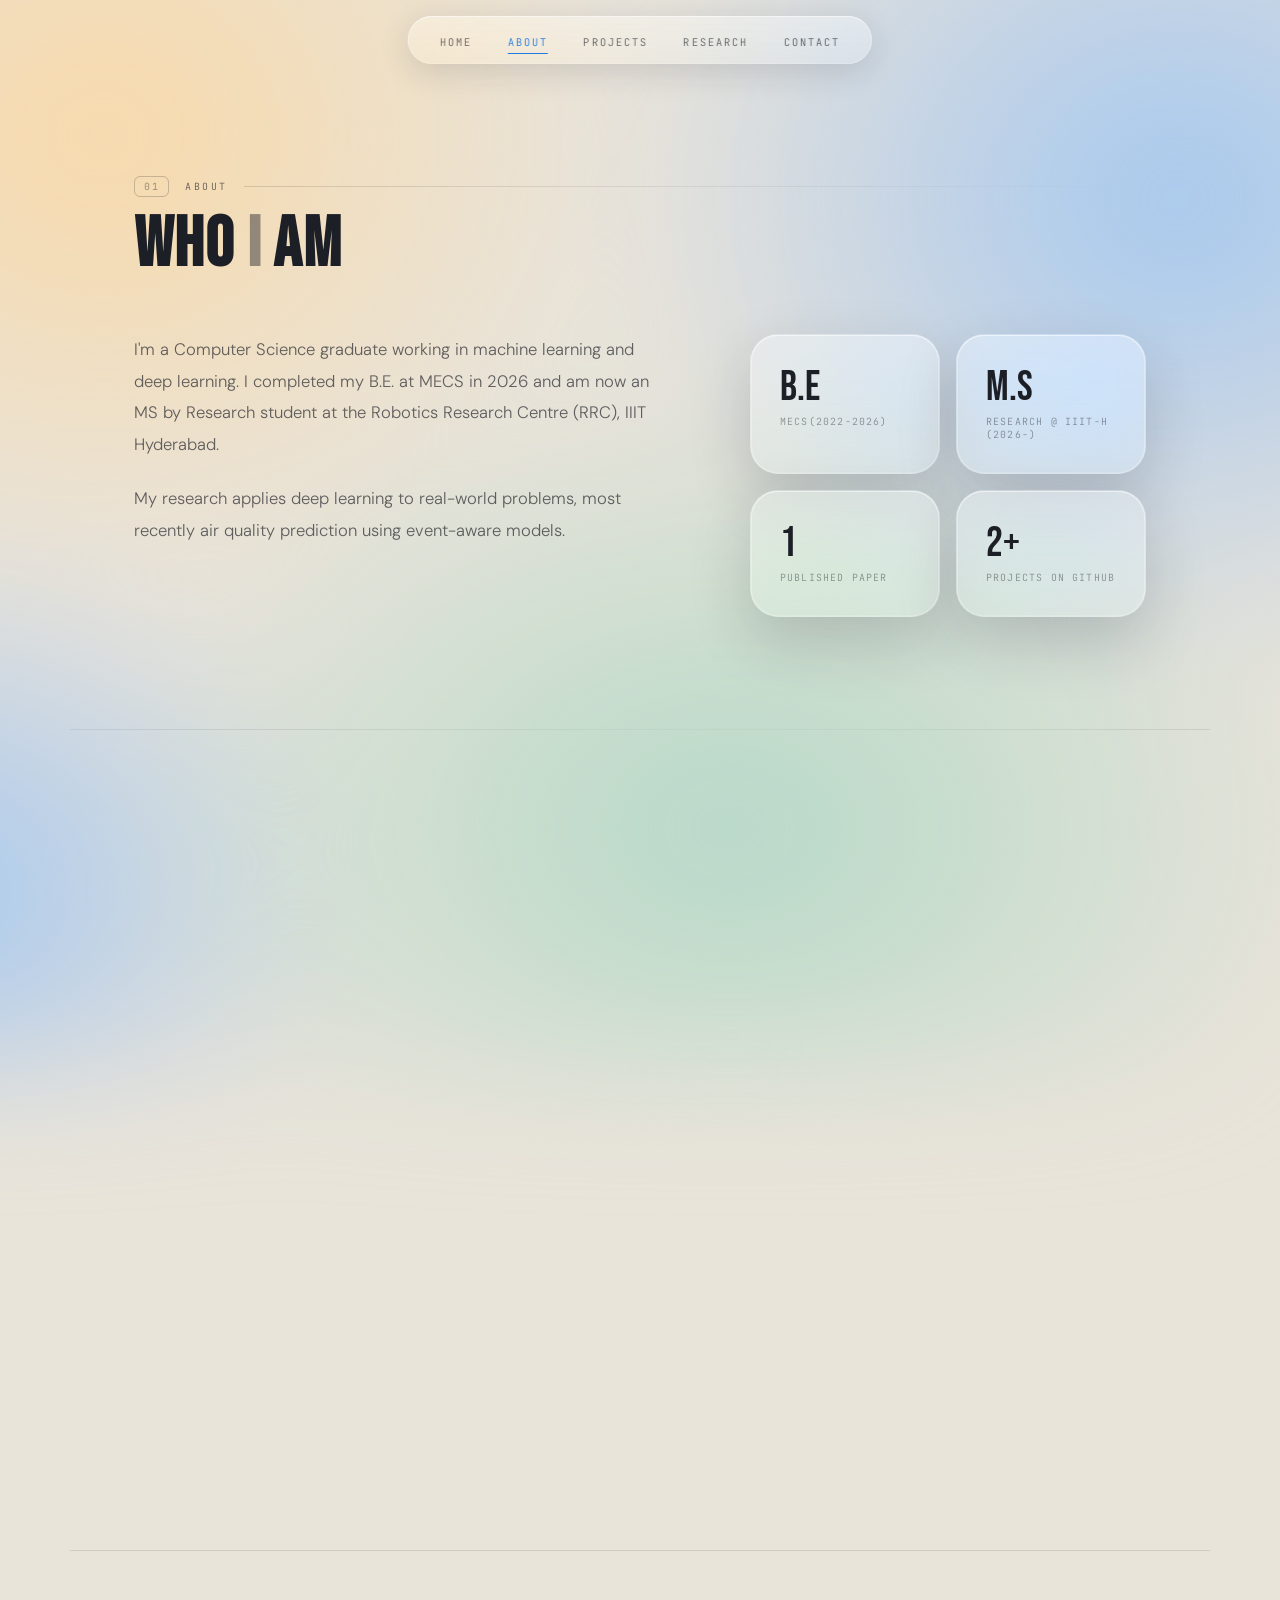
==== about.html @ 14434523 "Add files via upload" ====
<!DOCTYPE html>
<html lang="en">
<head>
<meta charset="UTF-8"/>
<meta name="viewport" content="width=device-width, initial-scale=1.0"/>
<title>About — Mohammed Abdur Rahman Khan</title>
<link rel="icon" href="data:image/svg+xml,<svg xmlns='http://www.w3.org/2000/svg' viewBox='0 0 100 100'><rect width='100' height='100' rx='4' fill='%23e9e4da'/><text y='82' x='50' font-family='Impact,sans-serif' font-size='72' fill='%231f7ae0' text-anchor='middle'>M</text></svg>">
<link rel="preconnect" href="https://fonts.googleapis.com">
<link href="https://fonts.googleapis.com/css2?family=Bebas+Neue&family=DM+Sans:ital,wght@0,300;0,400;0,500;1,300&family=JetBrains+Mono:wght@300;400;600&display=swap" rel="stylesheet">
<link rel="stylesheet" href="style.css">
</head>
<body data-page="about">

<div class="aurora"></div>

<!-- Mobile menu -->
<div id="mobile-menu" class="mobile-menu" aria-hidden="true">
  <a href="index.html" data-page="home">Home</a>
  <a href="about.html" data-page="about">About</a>
  <a href="projects.html" data-page="projects">Projects</a>
  <a href="research.html" data-page="research">Research</a>
  <a href="contact.html" data-page="contact">Contact</a>
</div>

<!-- ═══ NAV ═══ -->
<nav id="nav">
  <ul class="nav-links">
    <li><a href="index.html" data-page="home">Home</a></li>
    <li><a href="about.html" data-page="about">About</a></li>
    <li><a href="projects.html" data-page="projects">Projects</a></li>
    <li><a href="research.html" data-page="research">Research</a></li>
    <li><a href="contact.html" data-page="contact">Contact</a></li>
  </ul>
  <button class="nav-ham" aria-label="Toggle menu" aria-expanded="false">
    <span></span><span></span><span></span>
  </button>
</nav>

<!-- ═══ ABOUT ═══ -->
<section id="about" style="padding-top:4rem;">
  <div class="section-wrap">
    <div class="sec-eyebrow" data-scrub>
      <span class="sec-num">01</span>
      <span class="sec-tag">About</span>
      <span class="sec-rule"></span>
    </div>
    <h2 class="sec-title" data-scrub>WHO <span class="dim">I</span> AM</h2>
    <div class="about-layout">
      <div class="about-text">
        <p data-scrub="soft">
          I'm a Computer Science graduate working in machine learning and deep learning. I completed my B.E. at MECS in 2026 and am now an MS by Research student at the Robotics Research Centre (RRC), IIIT Hyderabad.
        </p>
        <p data-scrub="soft">
          My research applies deep learning to real-world problems, most recently air quality prediction using event-aware models. 
        </p>
      </div>
      <div class="about-stats">
        <div class="stat-card" data-scrub>
          <div class="stat-num">B.E</div>
          <div class="stat-lbl">MECS(2022-2026)</div>
        </div>
        <div class="stat-card" data-scrub>
          <div class="stat-num">M.S</div>
          <div class="stat-lbl">Research @ IIIT-H (2026-)</div>
        </div>
        <div class="stat-card" data-scrub>
          <div class="stat-num">1</div>
          <div class="stat-lbl">Published Paper</div>
        </div>
        <div class="stat-card" data-scrub>
          <div class="stat-num">2+</div>
          <div class="stat-lbl">Projects on GitHub</div>
        </div>
      </div>
    </div>
  </div>
</section>

<hr class="hr">

<!-- ═══ SKILLS ═══ -->
<section id="skills">
  <div class="section-wrap">
    <div class="sec-eyebrow" data-scrub>
      <span class="sec-num">02</span>
      <span class="sec-tag">Skills</span>
      <span class="sec-rule"></span>
    </div>
    <h2 class="sec-title" data-scrub>TOOLS <span class="dim">&amp;</span> TECH</h2>
    <div class="skills-wrapper">
      <div class="skill-group" data-scrub>
        <div class="skill-group-title">Languages</div>
        <div class="skill-list">
          <div class="skill-item">Python</div>
          <div class="skill-item">C / C++</div>
          <div class="skill-item">JavaScript</div>
          <div class="skill-item">SQL</div>
          <div class="skill-item">HTML / CSS</div>
        </div>
      </div>
      <div class="skill-group" data-scrub>
        <div class="skill-group-title">ML / AI</div>
        <div class="skill-list">
          <div class="skill-item">TensorFlow / Keras</div>
          <div class="skill-item">PyTorch</div>
          <div class="skill-item">Scikit-learn</div>
          <div class="skill-item">LSTM &amp; CNN Architectures</div>
          <div class="skill-item">NLP Techniques</div>
          <div class="skill-item">Pandas / NumPy</div>
        </div>
      </div>
      <div class="skill-group" data-scrub>
        <div class="skill-group-title">Tools &amp; Platforms</div>
        <div class="skill-list">
          <div class="skill-item">Git &amp; GitHub</div>
          <div class="skill-item">Jupyter / Colab</div>
          <div class="skill-item">Matplotlib / Seaborn</div>
          <div class="skill-item">Linux</div>
          <div class="skill-item">VS Code</div>
        </div>
      </div>
    </div>
  </div>
</section>

<hr class="hr">

<!-- ═══ EDUCATION ═══ -->
<section id="education">
  <div class="section-wrap">
    <div class="sec-eyebrow" data-scrub>
      <span class="sec-num">03</span>
      <span class="sec-tag">Education</span>
      <span class="sec-rule"></span>
    </div>
    <h2 class="sec-title" data-scrub>ACADEMIC <span class="dim">TRACK</span></h2>
    <div class="edu-cards">
      <div class="edu-card" data-scrub>
        <div class="edu-big">B.E</div>
        <div class="edu-info">
          <h3>Bachelor of Engineering — Computer Science</h3>
          <div class="edu-inst">MECS · Class of 2026</div>
          <p>Studied machine learning, deep learning, algorithms, databases, and operating systems, with research extending beyond the coursework.</p>
        </div>
      </div>
      <div class="edu-card" data-scrub>
        <div class="edu-big">MS</div>
        <div class="edu-info">
          <h3>MS by Research — Computer Science</h3>
          <div class="edu-inst">IIIT Hyderabad · RRC</div>
          <p>Research student at the Robotics Research Centre, focused on machine learning and robotics.</p>
        </div>
      </div>
    </div>
  </div>
</section>

<script src="main.js"></script>
</body>
</html>
---- style.css ----
*, *::before, *::after { box-sizing: border-box; margin: 0; padding: 0; }

:root {
  --bg-base:       #e9e4da;
  --aur-1:         #f3d9b1;
  --aur-2:         #b9d7c9;
  --aur-3:         #a9c6e8;
  --glass:         rgba(255,255,255,0.30);
  --glass-hi:      rgba(255,255,255,0.42);
  --glass-brd:     rgba(255,255,255,0.55);
  --glass-brd-btm: rgba(255,255,255,0.15);
  --text:          #1d1f26;
  --text-dim:      rgba(29,31,38,0.68);
  --text-faint:    rgba(29,31,38,0.45);
  --accent:        #1f7ae0;
  --radius:        28px;
  --radius-sm:     16px;
  --blur:          28px;
  --ease:          cubic-bezier(0.16, 1, 0.3, 1);
  --ff-display:    'Bebas Neue', sans-serif;
  --ff-body:       'DM Sans', sans-serif;
  --ff-mono:       'JetBrains Mono', monospace;
}
@media (max-width: 768px) {
  :root { --blur: 16px; --radius: 22px; }
}

html {
  scroll-behavior: smooth;
  -webkit-text-size-adjust: 100%;
}
body {
  background: var(--bg-base);
  color: var(--text);
  font-family: var(--ff-body);
  font-weight: 300;
  overflow-x: hidden;
}

/* ── AURORA ── */
.aurora {
  position: fixed; inset: -20%; z-index: 0; pointer-events: none;
  background:
    radial-gradient(40% 50% at 20% 25%, var(--aur-1), transparent 70%),
    radial-gradient(45% 55% at 80% 30%, var(--aur-3), transparent 70%),
    radial-gradient(50% 50% at 55% 80%, var(--aur-2), transparent 70%),
    radial-gradient(35% 40% at 10% 85%, var(--aur-3), transparent 70%);
  filter: blur(60px) saturate(120%);
}
@media (min-width: 769px) and (prefers-reduced-motion: no-preference) {
  .aurora { animation: drift 40s ease-in-out infinite alternate; }
}
@keyframes drift {
  from { transform: translate(0,0) scale(1); }
  to   { transform: translate(-2%,2%) scale(1.05); }
}

/* ── NAV — floating glass pill ── */
nav {
  position: fixed; top: 1rem; left: 50%; transform: translateX(-50%); z-index: 500;
  display: flex; align-items: center; gap: 2.5rem;
  padding: .85rem 2rem;
  border-radius: var(--radius);
  background: linear-gradient(to bottom, rgba(255,255,255,0.38), rgba(255,255,255,0.22));
  backdrop-filter: blur(var(--blur)) saturate(180%);
  -webkit-backdrop-filter: blur(var(--blur)) saturate(180%);
  box-shadow:
    inset 0 1px 0 var(--glass-brd),
    inset 0 -1px 0 var(--glass-brd-btm),
    inset 1px 0 0 rgba(255,255,255,0.3),
    inset -1px 0 0 rgba(255,255,255,0.3),
    0 8px 32px rgba(30,30,40,0.14);
}
.nav-links { display: flex; gap: 2.2rem; list-style: none; }
.nav-links a {
  font-family: var(--ff-mono); font-size: .66rem; color: var(--text-dim);
  text-decoration: none; letter-spacing: .2em; text-transform: uppercase;
  transition: color .2s; position: relative;
}
.nav-links a::after {
  content: ''; position: absolute; bottom: -5px; left: 0; right: 0; height: 1px;
  background: var(--accent); transform: scaleX(0); transform-origin: right;
  transition: transform .3s;
}
.nav-links a[aria-current="page"] { color: var(--accent); }
.nav-links a[aria-current="page"]::after { transform: scaleX(1); transform-origin: left; }

/* Hamburger */
.nav-ham {
  display: none;
  flex-direction: column; justify-content: center; align-items: center;
  background: none; border: none; padding: .5rem; gap: 5px;
  cursor: pointer; z-index: 600; min-width: 44px; min-height: 44px;
}
.nav-ham span {
  display: block; width: 24px; height: 1.5px; background: var(--text);
  transition: transform .3s var(--ease), opacity .3s;
}
.nav-ham.open span:nth-child(1) { transform: translateY(6.5px) rotate(45deg); }
.nav-ham.open span:nth-child(2) { opacity: 0; }
.nav-ham.open span:nth-child(3) { transform: translateY(-6.5px) rotate(-45deg); }

/* Mobile menu */
.mobile-menu {
  position: fixed; inset: 0; z-index: 450;
  background: rgba(255,255,255,0.78);
  backdrop-filter: blur(32px) saturate(200%);
  -webkit-backdrop-filter: blur(32px) saturate(200%);
  display: flex; flex-direction: column; align-items: center; justify-content: center;
  gap: 2rem; opacity: 0; pointer-events: none;
  transition: opacity .3s var(--ease);
}
.mobile-menu.open { opacity: 1; pointer-events: all; }
.mobile-menu a {
  font-family: var(--ff-display); font-size: 3rem;
  color: var(--text); text-decoration: none;
  letter-spacing: .06em; transition: color .2s;
  min-height: 44px; display: flex; align-items: center;
}
.mobile-menu a[aria-current="page"] { color: var(--accent); }
.mobile-menu a:active { color: var(--accent); }

/* ── BUTTONS ── */
.btn {
  display: inline-flex; align-items: center; gap: .6rem;
  padding: .9rem 2.2rem; font-family: var(--ff-mono);
  font-size: .75rem; letter-spacing: .1em; text-transform: uppercase;
  text-decoration: none; border: none; min-height: 44px;
  border-radius: var(--radius-sm);
  transition: transform .25s, box-shadow .25s, background .25s, color .25s;
}
.btn-primary {
  background: rgba(255,255,255,0.90); color: #1c1c2a; font-weight: 600;
  box-shadow: 0 4px 20px rgba(0,0,0,0.12), inset 0 1px 0 rgba(255,255,255,0.95);
}
.btn-ghost {
  background: rgba(255,255,255,0.32); color: var(--text);
  border: 1px solid rgba(29,31,38,0.22);
  backdrop-filter: blur(10px); -webkit-backdrop-filter: blur(10px);
}
.pill {
  display: inline-flex; align-items: center; gap: .5rem;
  padding: .7rem 1.5rem; font-family: var(--ff-mono);
  font-size: .72rem; letter-spacing: .08em; text-transform: uppercase;
  text-decoration: none; color: var(--text); min-height: 44px;
  border-radius: 999px;
  background: linear-gradient(to bottom, rgba(255,255,255,0.4), rgba(255,255,255,0.22));
  backdrop-filter: blur(var(--blur)) saturate(180%);
  -webkit-backdrop-filter: blur(var(--blur)) saturate(180%);
  box-shadow:
    inset 0 1px 0 var(--glass-brd),
    inset 0 -1px 0 var(--glass-brd-btm),
    0 12px 32px rgba(30,30,40,0.16);
  transition: transform .25s, box-shadow .25s;
}

/* ── SECTION ── */
.section-wrap {
  max-width: 1140px; margin: 0 auto;
  padding: 7rem 4rem; position: relative; z-index: 1;
}
.hr { border: none; border-top: 1px solid rgba(29,31,38,0.12); max-width: 1140px; margin: 0 auto; }

.sec-eyebrow { display: flex; align-items: center; gap: 1rem; margin-bottom: 1rem; }
.sec-num {
  font-family: var(--ff-mono); font-size: .62rem; color: var(--text-faint);
  letter-spacing: .18em; border: 1px solid rgba(29,31,38,0.22);
  padding: .2rem .55rem; border-radius: 6px;
}
.sec-tag {
  font-family: var(--ff-mono); font-size: .62rem; color: var(--text-dim);
  letter-spacing: .25em; text-transform: uppercase;
}
.sec-rule { flex: 1; height: 1px; background: linear-gradient(to right, rgba(29,31,38,0.15), transparent); }

h2.sec-title {
  font-family: var(--ff-display);
  font-size: clamp(3rem, 5.5vw, 5.5rem);
  line-height: .92; letter-spacing: .02em; margin-bottom: 3.5rem;
  color: var(--text);
}
h2.sec-title .dim { color: var(--text-faint); }
h2.sec-title .hi  { color: var(--accent); }

/* ── GLASS RECIPE (shared) ── */
.glass,
.stat-card,
.edu-card,
.skill-group,
.research-card,
.contact-link {
  background: linear-gradient(to bottom, rgba(255,255,255,0.38), rgba(255,255,255,0.22));
  backdrop-filter: blur(var(--blur)) saturate(180%);
  -webkit-backdrop-filter: blur(var(--blur)) saturate(180%);
  border: 1px solid transparent;
  border-radius: var(--radius);
  box-shadow:
    inset 0 1px 0 var(--glass-brd),
    inset 0 -1px 0 var(--glass-brd-btm),
    inset 1px 0 0 rgba(255,255,255,0.3),
    inset -1px 0 0 rgba(255,255,255,0.3),
    0 24px 60px rgba(30,30,40,0.18);
}

/* ── SCROLL SCRUB ENGINE ── */
[data-scrub] {
  opacity: 0;
  will-change: transform, opacity;
}
@media (prefers-reduced-motion: reduce) {
  [data-scrub] { opacity: 1 !important; transform: none !important; }
}

/* ── ABOUT ── */
.about-layout { display: grid; grid-template-columns: 1.15fr .85fr; gap: 5rem; align-items: start; }
.about-text p { color: var(--text-dim); line-height: 1.9; font-size: 1.04rem; margin-bottom: 1.4rem; }

.about-stats { display: grid; grid-template-columns: 1fr 1fr; gap: 1rem; }
.stat-card { padding: 2rem 1.8rem; transition: background .3s, box-shadow .3s; }
.stat-num { font-family: var(--ff-display); font-size: 2.6rem; color: var(--text); line-height: 1; margin-bottom: .4rem; }
.stat-lbl { font-family: var(--ff-mono); font-size: .62rem; color: var(--text-faint); letter-spacing: .12em; text-transform: uppercase; }

/* ── EDUCATION ── */
.edu-cards { display: flex; flex-direction: column; gap: 1.5rem; }
.edu-card {
  padding: 2.8rem 3.2rem;
  display: grid; grid-template-columns: auto 1fr; gap: 3.5rem; align-items: center;
  position: relative; overflow: hidden;
  transition: background .3s, box-shadow .3s;
}
.edu-card::before {
  content: ''; position: absolute; top: 0; left: 0; bottom: 0; width: 3px;
  background: linear-gradient(to bottom, var(--accent), rgba(31,122,224,0.08));
  transform: scaleY(0); transform-origin: top; transition: transform .5s;
}
.edu-big {
  font-family: var(--ff-display); font-size: 6rem; line-height: 1; white-space: nowrap;
  color: transparent;
  -webkit-text-stroke: 1.5px rgba(29,31,38,0.32);
}
.edu-info h3 { font-family: var(--ff-display); font-size: 2.2rem; letter-spacing: .02em; margin-bottom: .5rem; color: var(--text); }
.edu-inst { font-family: var(--ff-mono); font-size: .72rem; color: var(--text-faint); letter-spacing: .15em; text-transform: uppercase; margin-bottom: 1rem; }
.edu-info p { color: var(--text-dim); font-size: .95rem; line-height: 1.72; }

/* ── SKILLS ── */
.skills-wrapper { display: grid; grid-template-columns: repeat(3,1fr); gap: 1.5rem; }
.skill-group {
  padding: 2rem 1.8rem; position: relative; overflow: hidden;
  transition: background .3s, box-shadow .3s;
}
.skill-group::before {
  content: ''; position: absolute; bottom: 0; left: 0; right: 0; height: 2px;
  background: linear-gradient(90deg, var(--accent), rgba(31,122,224,0.15));
  border-radius: 0 0 var(--radius) var(--radius);
  transform: scaleX(0); transform-origin: left; transition: transform .4s;
}
.skill-group-title {
  font-family: var(--ff-mono); font-size: .68rem; color: var(--text);
  letter-spacing: .18em; text-transform: uppercase; margin-bottom: 1.4rem;
  padding-bottom: .9rem; border-bottom: 1px solid rgba(29,31,38,0.12);
}
.skill-list { display: flex; flex-direction: column; gap: .7rem; }
.skill-item {
  display: flex; align-items: center; gap: .8rem;
  font-size: .9rem; color: var(--text-dim);
  transition: color .2s, transform .2s; min-height: 44px;
}
.skill-item::before { content: '▸'; color: var(--accent); font-size: .6rem; flex-shrink: 0; }

/* ── PROJECTS (used inside spiral cards) ── */
.proj-num { font-family: var(--ff-mono); font-size: .65rem; color: var(--text-faint); letter-spacing: .18em; margin-bottom: 1.2rem; }
.card3d h3 { font-family: var(--ff-display); font-size: 1.8rem; letter-spacing: .02em; margin-bottom: 1.4rem; line-height: 1.05; color: var(--text); }
.proj-tags { display: flex; flex-wrap: wrap; gap: .5rem; }
.tag {
  font-family: var(--ff-mono); font-size: .64rem; padding: .28rem .8rem;
  background: rgba(29,31,38,0.06); color: var(--text-dim); letter-spacing: .06em;
  border-radius: 999px; transition: background .2s;
}
.card-arrow {
  position: absolute; top: 1.8rem; right: 1.8rem;
  width: 34px; height: 34px; border-radius: 50%;
  border: 1px solid rgba(29,31,38,0.22);
  display: flex; align-items: center; justify-content: center;
  font-size: .9rem; color: var(--text-faint); transition: all .25s;
}

/* ── RESEARCH ── */
.research-card {
  padding: 3rem 3.2rem; position: relative; overflow: hidden;
  text-decoration: none; color: inherit; display: block;
  transition: background .3s, box-shadow .3s;
}
.research-card::before {
  content: ''; position: absolute; top: 0; left: 0; right: 0; height: 2px;
  background: linear-gradient(90deg, var(--accent), transparent);
  border-radius: var(--radius) var(--radius) 0 0;
  transform: scaleX(0); transform-origin: left; transition: transform .5s;
}
.research-card::after {
  content: '"'; position: absolute; bottom: -2.5rem; right: 2rem;
  font-family: var(--ff-display); font-size: 18rem; color: rgba(29,31,38,0.05);
  line-height: 1; pointer-events: none;
}
.research-badge {
  display: inline-flex; align-items: center; gap: .5rem;
  font-family: var(--ff-mono); font-size: .68rem; color: var(--accent);
  letter-spacing: .12em; text-transform: uppercase;
  background: rgba(31,122,224,0.10); padding: .3rem .9rem;
  border-radius: 999px; margin-bottom: 1.4rem;
}
.research-card h3 { font-family: var(--ff-display); font-size: 2rem; letter-spacing: .02em; line-height: 1.15; margin-bottom: 1.2rem; color: var(--text); }
.research-card p  { color: var(--text-dim); line-height: 1.78; font-size: .95rem; margin-bottom: 1.8rem; max-width: 720px; }
.research-meta { display: flex; gap: 2.5rem; flex-wrap: wrap; }
.research-meta span { font-family: var(--ff-mono); font-size: .72rem; color: var(--text-faint); letter-spacing: .08em; }
.research-meta strong { color: var(--text); font-weight: 500; }
.res-arrow {
  position: absolute; top: 2rem; right: 2rem;
  width: 36px; height: 36px; border-radius: 50%;
  border: 1px solid rgba(29,31,38,0.22);
  display: flex; align-items: center; justify-content: center;
  font-size: 1rem; color: var(--text-faint); transition: all .25s;
}

/* ── CONTACT ── */
.contact-intro { color: var(--text-dim); line-height: 1.75; font-size: 1.05rem; margin-bottom: 3rem; max-width: 560px; }
.contact-links { display: flex; flex-direction: column; gap: 1rem; max-width: 640px; }
.contact-link {
  display: flex; align-items: center; gap: 1.2rem;
  padding: 1.2rem 1.6rem;
  text-decoration: none; color: var(--text); min-height: 44px;
  border-radius: var(--radius-sm);
  transition: background .3s, box-shadow .3s, color .25s;
}
.contact-link-icon {
  width: 38px; height: 38px; background: rgba(29,31,38,0.08);
  border-radius: 10px;
  display: flex; align-items: center; justify-content: center;
  font-size: 1rem; flex-shrink: 0; transition: background .25s;
}
.contact-link-label { font-family: var(--ff-mono); font-size: .62rem; color: var(--text-faint); letter-spacing: .12em; text-transform: uppercase; margin-bottom: .2rem; }
.contact-link-value { font-size: .95rem; color: var(--text); }

/* ── COPYRIGHT (contact page only) ── */
.copyright {
  margin-top: 3rem; text-align: center;
  font-family: var(--ff-mono); font-size: .64rem; color: var(--text-faint); letter-spacing: .08em;
}

/* FOCUS RINGS */
:focus-visible { outline: 2px solid var(--accent); outline-offset: 3px; }

/* ── HOVER — desktop pointer only ── */
@media (hover: hover) and (pointer: fine) {
  .nav-links a:hover { color: var(--accent); }
  .nav-links a:hover::after { transform: scaleX(1); transform-origin: left; }

  .btn-primary:hover { transform: translateY(-2px); box-shadow: 0 8px 28px rgba(0,0,0,0.16), inset 0 1px 0 rgba(255,255,255,0.95); }
  .btn-ghost:hover   { background: rgba(255,255,255,0.50); transform: translateY(-2px); }
  .pill:hover { transform: translateY(-2px); }

  .stat-card:hover,
  .edu-card:hover,
  .skill-group:hover,
  .research-card:hover,
  .contact-link:hover {
    background: linear-gradient(to bottom, rgba(255,255,255,0.52), rgba(255,255,255,0.34));
    box-shadow:
      inset 0 1px 0 var(--glass-brd),
      inset 0 -1px 0 var(--glass-brd-btm),
      inset 1px 0 0 rgba(255,255,255,0.35),
      inset -1px 0 0 rgba(255,255,255,0.35),
      0 32px 80px rgba(30,30,40,0.22);
  }

  .edu-card:hover::before    { transform: scaleY(1); }
  .card3d:hover .card-arrow { background: var(--accent); color: #fff; border-color: var(--accent); }
  .skill-group:hover::before { transform: scaleX(1); }
  .skill-item:hover { color: var(--text); transform: translateX(4px); }
  .research-card:hover::before { transform: scaleX(1); }
  .research-card:hover .res-arrow { background: var(--accent); color: #fff; border-color: var(--accent); }

  .tag:hover { background: rgba(29,31,38,0.12); }
  .contact-link:hover .contact-link-icon { background: rgba(29,31,38,0.14); }
}

/* Touch active states */
.edu-card:active, .skill-group:active,
.research-card:active { transform: scale(.985); }
.contact-link:active { transform: scale(.985); }
.btn:active, .pill:active { transform: scale(.985); }
/* JS owns .card3d's transform every frame — flash feedback via opacity, not transform */
.card3d:active { opacity: .85 !important; }

/* Mobile: no backdrop-filter on nested cards */
@media (max-width: 768px) {
  .stat-card, .edu-card, .skill-group,
  .research-card, .contact-link {
    backdrop-filter: none;
    -webkit-backdrop-filter: none;
    background: linear-gradient(to bottom, rgba(255,255,255,0.42), rgba(255,255,255,0.26));
  }
}

/* ── LANDING (split layout) ── */
.landing {
  min-height: 100svh; display: grid;
  grid-template-columns: 1.15fr .85fr;
  gap: 4rem; align-items: center;
  max-width: 1200px; margin: 0 auto; padding: 5.5rem 3rem 2.5rem;
  position: relative; z-index: 1;
}
.landing-left { position: relative; overflow: hidden; text-align: left; }
.landing-bg-mark {
  position: absolute; bottom: -4rem; right: -2rem;
  font-family: var(--ff-display); font-size: clamp(8rem, 22vw, 20rem);
  color: transparent;
  -webkit-text-stroke: 1px rgba(29,31,38,0.14);
  user-select: none; pointer-events: none; line-height: 1;
}
.landing-content { max-width: 900px; position: relative; z-index: 2; text-align: left; }

/* ── RECENT UPDATES panel ── */
.landing-right {
  padding: 2.4rem 2.2rem; position: relative; z-index: 2;
  opacity: 0; animation: hUp .8s .6s var(--ease) forwards;
}
.updates-label {
  font-family: var(--ff-mono); font-size: .64rem; color: var(--text-faint);
  letter-spacing: .22em; text-transform: uppercase; margin-bottom: 1.6rem;
}
.updates-list { list-style: none; display: flex; flex-direction: column; }
.update-item {
  padding: 1.3rem 0;
  opacity: 0; animation: hUp .7s var(--ease) forwards;
}
.update-item:first-child { padding-top: 0; }
.update-item:last-child { padding-bottom: 0; }
.update-item + .update-item { border-top: 1px solid rgba(29,31,38,0.08); }
.update-item:nth-child(1) { animation-delay: .72s; }
.update-item:nth-child(2) { animation-delay: .84s; }
.update-item:nth-child(3) { animation-delay: .96s; }
.update-chip {
  display: inline-block;
  font-family: var(--ff-mono); font-size: .6rem; color: var(--text-dim);
  letter-spacing: .12em; text-transform: uppercase;
  background: rgba(29,31,38,0.06); padding: .22rem .65rem;
  border-radius: 999px; margin-bottom: .6rem;
}
.update-item h3 {
  font-family: var(--ff-display); font-size: 1.15rem; letter-spacing: .01em;
  line-height: 1.15; margin-bottom: .35rem; color: var(--text); font-weight: normal;
}
.update-item p { color: var(--text-dim); font-size: .88rem; line-height: 1.6; }
@media (prefers-reduced-motion: reduce) {
  .landing-right, .update-item { opacity: 1; animation: none; }
}

.landing-eyebrow {
  font-family: var(--ff-mono); font-size: .7rem; color: var(--text-dim);
  letter-spacing: .28em; text-transform: uppercase; margin-bottom: 1.1rem;
  display: flex; align-items: center; gap: 1rem;
  opacity: 0; animation: hUp .7s .2s var(--ease) forwards;
}
.eyebrow-dash { width: 36px; height: 1px; background: rgba(29,31,38,0.3); }
.eyebrow-dot  { width: 5px; height: 5px; border-radius: 50%; background: var(--accent); animation: dotPulse 2s infinite; }
@keyframes dotPulse {
  0%,100% { box-shadow: 0 0 0 0 rgba(31,122,224,.55); }
  50%      { box-shadow: 0 0 0 7px rgba(31,122,224,0); }
}
@keyframes hUp {
  from { opacity:0; transform:translateY(32px); }
  to   { opacity:1; transform:none; }
}

h1.landing-name {
  font-family: var(--ff-display);
  font-size: clamp(2.8rem, 6.4vw, 5.8rem);
  line-height: .92; letter-spacing: .015em; margin-bottom: 1.3rem;
  color: var(--text);
}
.landing-name .line { display: block; overflow: hidden; }
.landing-name .line > span {
  display: block; transform: translateY(110%);
  transition: transform 1s var(--ease);
}
.landing-name.show .line:nth-child(1) > span { transition-delay: .10s; transform: none; }
.landing-name.show .line:nth-child(2) > span { transition-delay: .22s; transform: none; }
.landing-name.show .line:nth-child(3) > span { transition-delay: .34s; transform: none; }
.landing-name .grey { color: var(--text-faint); }

.landing-summary {
  font-size: 1.05rem; line-height: 1.7; color: var(--text-dim);
  max-width: 520px; margin-bottom: 1.5rem; font-weight: 300;
  opacity: 0; animation: hUp .8s .62s var(--ease) forwards;
}
.landing-pills {
  display: flex; gap: 1rem; flex-wrap: wrap; margin-bottom: 1.4rem;
  opacity: 0; animation: hUp .8s .78s var(--ease) forwards;
}
.landing-next {
  opacity: 0; animation: hUp .8s .94s var(--ease) forwards;
}
@media (prefers-reduced-motion: reduce) {
  .landing-eyebrow, .landing-summary, .landing-pills, .landing-next { opacity: 1; animation: none; }
  .landing-name .line > span { transform: none; transition: none; }
}
@media (max-width: 900px) {
  .landing {
    grid-template-columns: 1fr; gap: 2.5rem;
    padding: 7rem 1.5rem 3rem; min-height: 0;
  }
}

/* ── SPIRAL SECTION — infinite looping ring (projects.html) ── */
.spiral-section {
  position: relative; z-index: 1;
  height: 100svh;
  --depth: 400px; --setback: 120px;
}
@media (max-width: 768px) {
  .spiral-section { --depth: 290px; --setback: 90px; }
}
.spiral-stage {
  position: relative; height: 100svh;
  display: flex; align-items: center; justify-content: center;
  padding-bottom: 15vh;
  perspective: 1200px;
}
.helix {
  position: relative; transform-style: preserve-3d;
  width: min(440px, 72vw); height: min(340px, 58vh);
}
.card3d {
  position: absolute; inset: 0;
  transform-style: preserve-3d;
  padding: 1.8rem;
  background: linear-gradient(to bottom, rgba(255,255,255,0.94), rgba(255,255,255,0.86));
  border-radius: var(--radius);
  box-shadow:
    inset 0 1px 0 var(--glass-brd),
    inset 0 -1px 0 var(--glass-brd-btm),
    inset 1px 0 0 rgba(255,255,255,0.35),
    inset -1px 0 0 rgba(255,255,255,0.35),
    0 24px 60px rgba(30,30,40,0.22);
  overflow: hidden;
  transition: opacity .2s linear;
  -webkit-font-smoothing: antialiased;
}
.card3d .card-arrow { top: auto; bottom: 1.8rem; right: 1.8rem; }

.summary-dock {
  position: absolute; left: 50%; bottom: 5vh;
  transform: translateX(-50%);
  width: min(600px, 88vw);
  min-height: 4.5rem;
  pointer-events: none; text-align: center;
}
.summary {
  position: absolute; inset: 0; margin: 0;
  font-size: 1.405rem; line-height: 1.6; color: var(--text-dim);
  opacity: 0; transform: translateY(26px);
  transition: opacity .45s var(--ease), transform .45s var(--ease);
}
.summary.active {
  opacity: 1; transform: none;
  transition-delay: .12s;
}
@media (max-width: 768px) {
  .summary-dock { bottom: 3vh; width: 92vw; }
  .summary { font-size: .92rem; }
}
@media (prefers-reduced-motion: reduce) {
  .summary { transition: none; transform: none; }
}

.spiral-heading {
  position: fixed; top: 1.2rem; left: 1.5rem; z-index: 400;
  font-family: var(--ff-mono); font-size: .68rem; color: var(--text-dim);
  letter-spacing: .18em; text-transform: uppercase;
}

/* prev/next — also the reduced-motion fallback for rotating the ring */
.spiral-nav-btn {
  position: fixed; top: 50%; transform: translateY(-50%);
  width: 48px; height: 48px; border-radius: 50%;
  display: flex; align-items: center; justify-content: center;
  font-size: 1.3rem; color: var(--text-dim); cursor: pointer;
  background: linear-gradient(to bottom, rgba(255,255,255,0.4), rgba(255,255,255,0.22));
  backdrop-filter: blur(var(--blur)) saturate(180%);
  -webkit-backdrop-filter: blur(var(--blur)) saturate(180%);
  border: 1px solid rgba(29,31,38,0.18);
  box-shadow:
    inset 0 1px 0 var(--glass-brd),
    inset 0 -1px 0 var(--glass-brd-btm),
    0 12px 32px rgba(30,30,40,0.16);
  z-index: 410;
  transition: background .25s, box-shadow .25s;
}
.spiral-nav-btn.prev { left: 2rem; }
.spiral-nav-btn.next { right: 2rem; }
.spiral-nav-btn:active { transform: translateY(-50%) scale(.92); }
@media (hover: hover) and (pointer: fine) {
  .spiral-nav-btn:hover { background: rgba(255,255,255,0.55); }
}
@media (max-width: 768px) {
  .spiral-nav-btn { width: 44px; height: 44px; font-size: 1.1rem; }
  .spiral-nav-btn.prev { left: .8rem; }
  .spiral-nav-btn.next { right: .8rem; }
}

.spiral-footer-hint {
  position: fixed; bottom: 1.6rem; left: 50%; transform: translateX(-50%);
  display: flex; align-items: center; gap: 1rem;
  font-family: var(--ff-mono); font-size: .62rem; color: var(--text-faint);
  letter-spacing: .12em; text-transform: uppercase;
  z-index: 400; pointer-events: none; white-space: nowrap;
}
.spiral-counter { color: var(--text-dim); }

/* ── RESPONSIVE ── */
@media (max-width: 900px) {
  nav { top: .75rem; left: 1rem; right: 1rem; transform: none; padding: .8rem 1.4rem; justify-content: space-between; }
  .nav-links { display: none; }
  .nav-ham { display: flex; }
  .section-wrap { padding: 5rem 2rem; }
  .about-layout, .skills-wrapper {
    grid-template-columns: 1fr; gap: 2.5rem;
  }
  .edu-card { grid-template-columns: 1fr; gap: 1.5rem; padding: 2rem; }
  .edu-big { font-size: 3.5rem; }
}
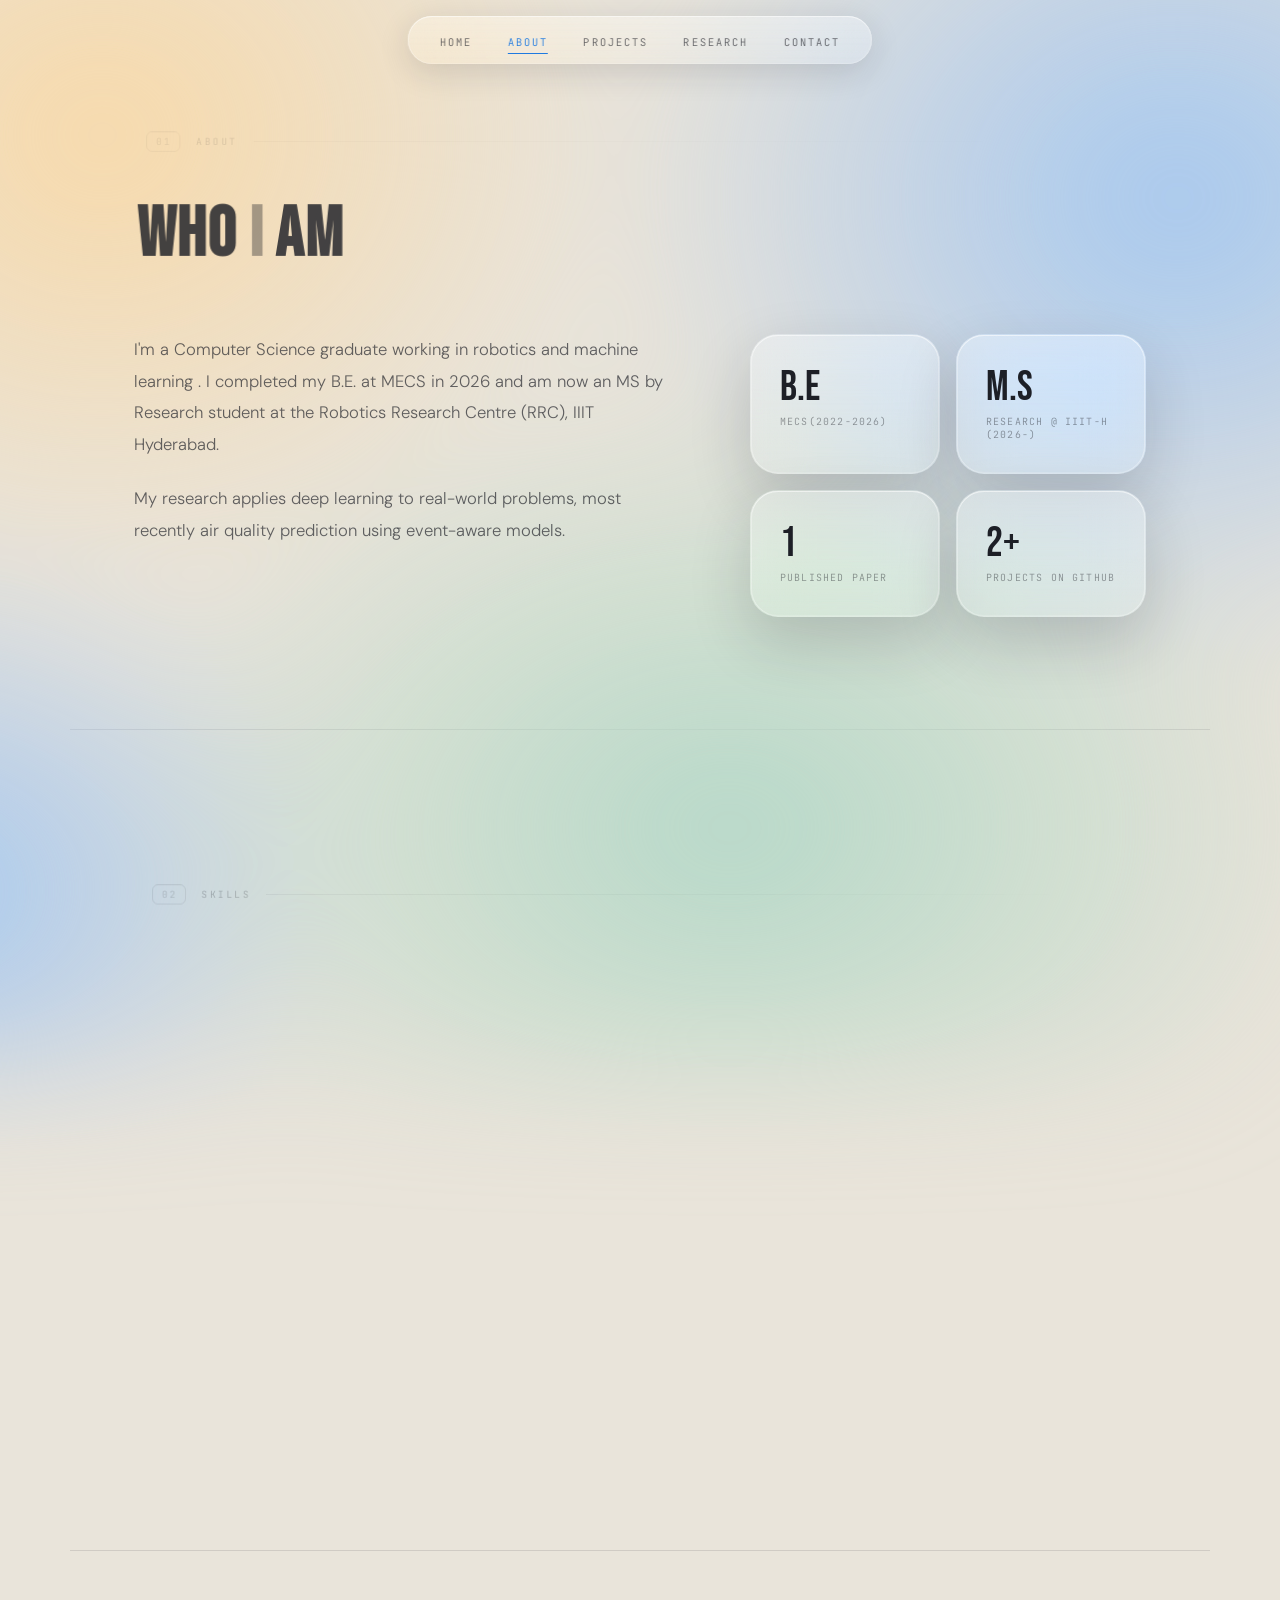
==== commit 9d17721d: "Update about.html" ====
--- a/about.html
+++ b/about.html
@@ -48,7 +48,7 @@
     <div class="about-layout">
       <div class="about-text">
         <p data-scrub="soft">
-          I'm a Computer Science graduate working in machine learning and deep learning. I completed my B.E. at MECS in 2026 and am now an MS by Research student at the Robotics Research Centre (RRC), IIIT Hyderabad.
+          I'm a Computer Science graduate working in robotics and  machine learning . I completed my B.E. at MECS in 2026 and am now an MS by Research student at the Robotics Research Centre (RRC), IIIT Hyderabad.
         </p>
         <p data-scrub="soft">
           My research applies deep learning to real-world problems, most recently air quality prediction using event-aware models. 
